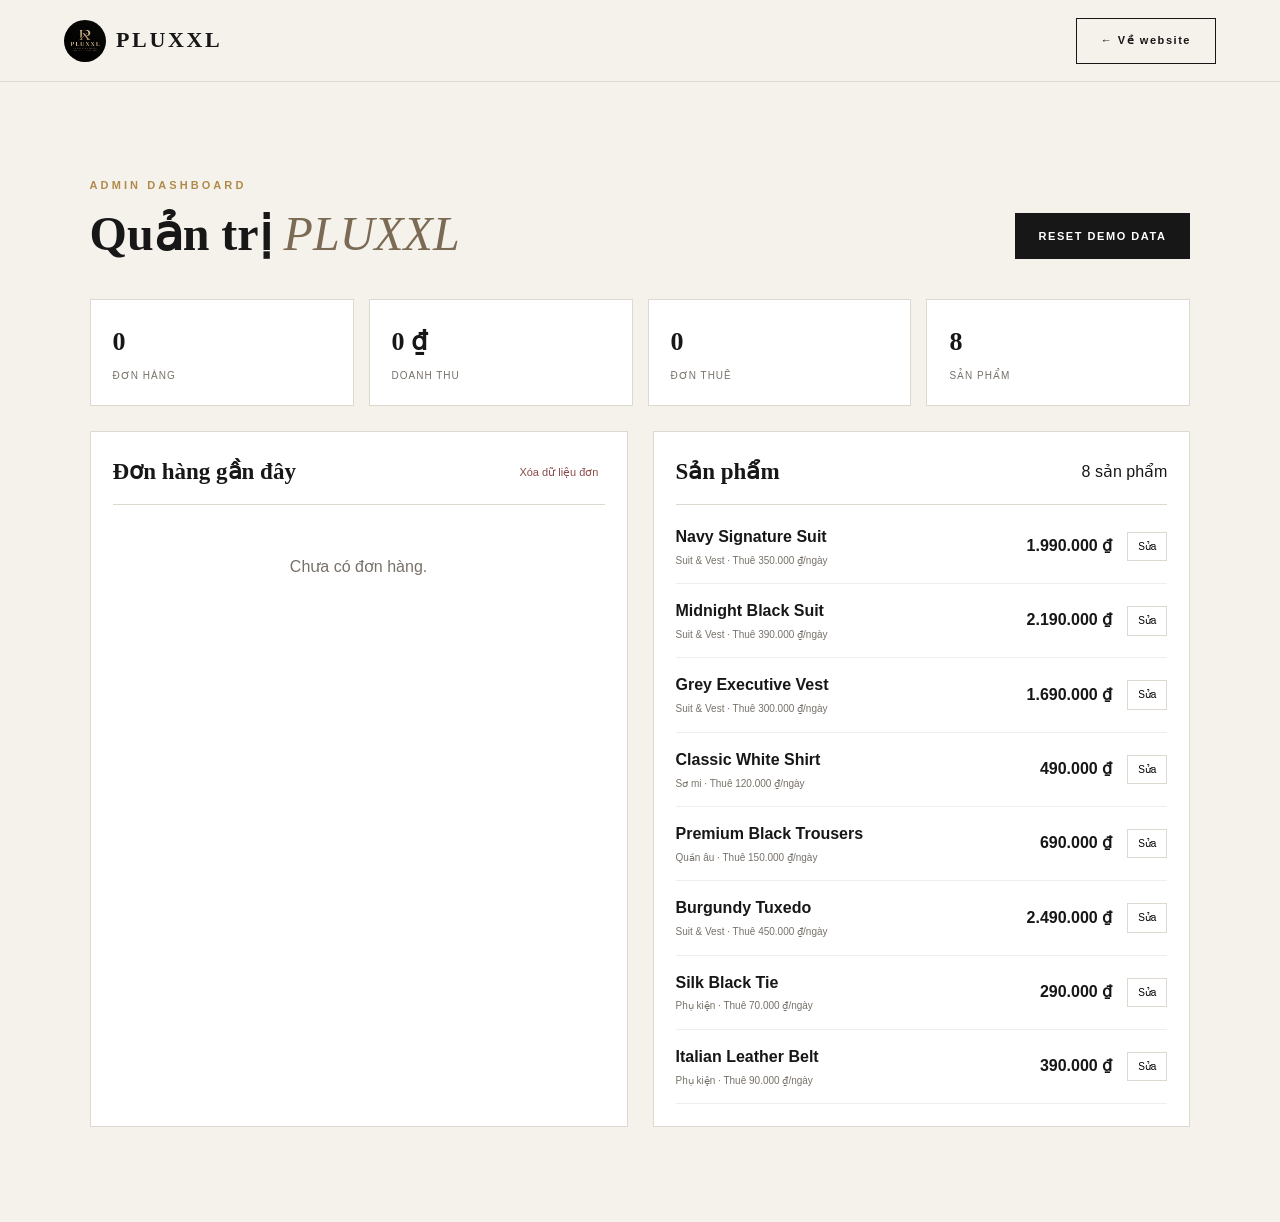
==== admin.html @ 089a9ad4 "ok" ====
<!DOCTYPE html>
<html lang="vi"><head><meta charset="UTF-8"><meta name="viewport" content="width=device-width,initial-scale=1"><title>PLUXXL Admin</title><link rel="stylesheet" href="styles.css"></head>
<body>
<header class="header"><a class="brand" href="index.html"><img src="assets/pluxxl-logo.png"><span>PLUXXL</span></a><div><a class="btn btn-outline" href="index.html">← Về website</a></div></header>
<main class="section">
  <div class="section-head"><div><p class="eyebrow">ADMIN DASHBOARD</p><h2>Quản trị <em>PLUXXL</em></h2></div><button class="btn btn-dark" id="resetDemo">RESET DEMO DATA</button></div>
  <div class="admin-stats" id="stats"></div>
  <div class="admin-grid">
    <section class="admin-panel"><div class="panel-head"><h3>Đơn hàng gần đây</h3><button id="clearOrders">Xóa dữ liệu đơn</button></div><div id="orders"></div></section>
    <section class="admin-panel"><div class="panel-head"><h3>Sản phẩm</h3><span id="productCount"></span></div><div id="products"></div></section>
  </div>
</main>
<script src="admin.js"></script>
</body></html>
---- styles.css ----
:root{
  --ink:#171717;--paper:#f5f2ec;--white:#fff;--muted:#77716a;--line:#ded9d0;
  --gold:#b18a4b;--gold2:#d4b77d;--dark:#111;
  --serif:"Playfair Display",Georgia,serif;--sans:"DM Sans",Arial,sans-serif;
}
*{box-sizing:border-box}html{scroll-behavior:smooth}body{margin:0;background:var(--paper);color:var(--ink);font-family:var(--sans);line-height:1.55}
a{text-decoration:none;color:inherit}button,input,select{font:inherit}button{cursor:pointer;border:0}
.header{height:82px;background:rgba(245,242,236,.96);backdrop-filter:blur(14px);border-bottom:1px solid var(--line);display:flex;align-items:center;justify-content:space-between;padding:0 5%;position:sticky;top:0;z-index:20}
.brand{display:flex;align-items:center;gap:10px;font-family:var(--serif);font-weight:700;font-size:22px;letter-spacing:.12em}.brand img{width:42px;height:42px;object-fit:cover;border-radius:50%}
.nav{display:flex;gap:30px;font-size:13px;text-transform:uppercase;letter-spacing:.08em}.nav a:hover{color:var(--gold)}
.header-actions{display:flex;align-items:center;gap:7px}.icon-btn,.cart-btn{background:transparent;padding:9px 10px;font-size:13px}.icon-btn small{background:var(--ink);color:#fff;border-radius:50%;padding:1px 5px;font-size:9px}.cart-btn{border:1px solid var(--ink);text-transform:uppercase;letter-spacing:.08em}.cart-btn span{background:var(--ink);color:#fff;padding:2px 6px;margin-left:5px}.mobile-menu{display:none;background:transparent;font-size:24px}
.hero{min-height:650px;display:grid;grid-template-columns:1.05fr .95fr;background:#eae5dc}.hero-content{padding:105px 8% 80px;display:flex;flex-direction:column;justify-content:center}.eyebrow{font-size:11px;letter-spacing:.28em;font-weight:700;color:var(--gold);margin:0 0 15px;text-transform:uppercase}
h1,h2{font-family:var(--serif);font-weight:600;line-height:1.05;margin:0}h1{font-size:clamp(56px,7vw,94px);letter-spacing:-.045em}h1 em,h2 em{font-weight:500;color:#7c6b54}.hero-copy{max-width:520px;color:#5f5a54;margin:28px 0;font-size:16px}.hero-actions{display:flex;gap:12px}.btn{display:inline-flex;align-items:center;justify-content:center;min-height:46px;padding:0 24px;font-weight:700;font-size:11px;letter-spacing:.14em}.btn-gold{background:var(--ink);color:#fff}.btn-gold:hover{background:var(--gold)}.btn-outline{border:1px solid var(--ink)}.btn-outline:hover{background:#fff}.btn-dark{background:var(--ink);color:#fff}.hero-notes{display:flex;gap:22px;margin-top:35px;color:#67615a;font-size:11px;text-transform:uppercase;letter-spacing:.08em}
.hero-visual{position:relative;background:linear-gradient(135deg,#272625,#111);overflow:hidden;min-height:520px}.hero-visual:before{content:"";position:absolute;inset:10% 16%;border:1px solid rgba(255,255,255,.2);transform:rotate(2deg)}.hero-card{position:absolute;left:22%;top:25%;right:18%;bottom:20%;border:1px solid rgba(213,184,126,.55);display:flex;flex-direction:column;justify-content:center;align-items:center;text-align:center;color:#e7d5b0}.hero-card span{font-size:10px;letter-spacing:.35em}.hero-card strong{font-family:var(--serif);font-size:60px;line-height:.9;margin:25px 0}.hero-card small{letter-spacing:.25em}
.trust-strip{display:grid;grid-template-columns:repeat(4,1fr);background:#fff;border-bottom:1px solid var(--line)}.trust-strip div{padding:23px 20px;text-align:center;border-right:1px solid var(--line)}.trust-strip div:last-child{border:0}.trust-strip b,.trust-strip span{display:block}.trust-strip b{font-size:12px;letter-spacing:.12em}.trust-strip span{font-size:11px;color:var(--muted);margin-top:3px}
.section{padding:95px 7%;max-width:1500px;margin:auto}.section-head{display:flex;justify-content:space-between;align-items:end;margin-bottom:40px}.section h2,.about h2{font-size:48px}.text-link{font-size:12px;text-transform:uppercase;letter-spacing:.12em;border-bottom:1px solid var(--ink);padding-bottom:4px}
.category-tabs{display:flex;gap:8px;flex-wrap:wrap;margin-bottom:25px}.category-tabs button{padding:10px 17px;background:transparent;border:1px solid var(--line);font-size:11px;text-transform:uppercase;letter-spacing:.08em}.category-tabs button.active,.category-tabs button:hover{background:var(--ink);color:#fff;border-color:var(--ink)}
.toolbar{display:flex;gap:10px;margin-bottom:28px}.search-box{background:#fff;border:1px solid var(--line);display:flex;align-items:center;padding:0 13px;flex:1;max-width:520px}.search-box input{border:0;outline:0;background:transparent;width:100%;padding:12px;font-size:13px}.toolbar select{border:1px solid var(--line);background:#fff;padding:0 14px;min-width:150px;font-size:12px}
.product-grid{display:grid;grid-template-columns:repeat(4,1fr);gap:22px}.product-card{background:#fff;position:relative;overflow:hidden;transition:.25s}.product-card:hover{transform:translateY(-4px);box-shadow:0 12px 35px rgba(0,0,0,.07)}.product-image{height:330px;background:#e7e2da;position:relative;display:flex;align-items:center;justify-content:center;overflow:hidden}.product-image img{width:100%;height:100%;object-fit:cover}.product-placeholder{font-family:var(--serif);font-size:40px;color:#8e857a;letter-spacing:.04em}.badge{position:absolute;top:12px;left:12px;background:var(--ink);color:#fff;font-size:9px;padding:5px 8px;letter-spacing:.1em}.heart{position:absolute;right:10px;top:9px;background:#fff;width:32px;height:32px;border-radius:50%;font-size:17px}.heart.saved{color:#b18a4b}.product-info{padding:18px}.product-category{font-size:9px;color:var(--gold);text-transform:uppercase;letter-spacing:.15em}.product-name{font-family:var(--serif);font-size:20px;margin:5px 0}.product-meta{font-size:11px;color:var(--muted);margin-bottom:12px}.price-row{display:flex;justify-content:space-between;align-items:end}.price{font-weight:700}.rent-price{font-size:11px;color:var(--muted)}.card-actions{display:flex;gap:7px;margin-top:15px}.card-actions button{flex:1;padding:10px 5px;font-size:9px;letter-spacing:.08em;border:1px solid var(--ink);background:#fff}.card-actions .primary{background:var(--ink);color:#fff}
.rental-banner{background:#1a1918;color:#fff;padding:90px 8%;display:grid;grid-template-columns:1fr 1fr;gap:80px}.rental-banner h2{font-size:55px}.rental-banner p:not(.eyebrow){color:#bcb6ae}.rental-banner .btn{margin-top:25px}.rental-steps{display:grid;grid-template-columns:1fr 1fr;gap:20px;align-content:center}.rental-steps div{border-top:1px solid #4c4844;padding-top:17px}.rental-steps b{color:var(--gold2);font-family:var(--serif);font-size:26px;margin-right:15px}.rental-steps span{font-size:12px}
.split-section{display:grid;grid-template-columns:.8fr 1.2fr;gap:90px;align-items:center}.size-copy p:not(.eyebrow){color:var(--muted);max-width:430px;margin:25px 0}.size-table-wrap{background:#fff;padding:25px}.size-table{width:100%;border-collapse:collapse;font-size:12px}.size-table th{text-align:left;background:#f0ece5}.size-table th,.size-table td{padding:13px;border-bottom:1px solid var(--line)}.size-table-wrap>small{display:block;color:var(--muted);margin-top:12px}
.about{background:#e4ded4;padding:95px 12%;display:grid;grid-template-columns:1fr 1fr;gap:100px;align-items:center}.about-logo img{width:min(320px,80%);display:block;margin:auto;mix-blend-mode:multiply}.about p:not(.eyebrow){max-width:520px;color:#625c54}
.newsletter{padding:65px 7%;display:flex;justify-content:space-between;align-items:center;gap:30px;background:#fff;border-top:1px solid var(--line)}.newsletter h2{font-size:30px}.newsletter form{display:flex;max-width:500px;width:100%}.newsletter input{flex:1;border:1px solid var(--line);padding:14px 15px;outline:0}.newsletter .btn{border:0}
.footer{background:#111;color:#fff;padding:65px 7%;display:grid;grid-template-columns:2fr 1fr 1fr 1fr;gap:45px}.footer-brand{display:flex;gap:15px;align-items:center}.footer-brand img{width:55px;height:55px;object-fit:cover;border-radius:50%}.footer-brand b,.footer-brand span{display:block}.footer-brand b{font-family:var(--serif);font-size:24px;letter-spacing:.12em}.footer-brand span{font-size:8px;letter-spacing:.2em;color:#a8a29a}.footer h4{font-size:10px;letter-spacing:.2em;color:var(--gold2)}.footer a,.footer p{display:block;font-size:12px;color:#aaa39a;margin:11px 0}.footer a:hover{color:#fff}
.modal{display:none;position:fixed;inset:0;background:rgba(0,0,0,.62);z-index:50;padding:25px;align-items:center;justify-content:center}.modal.open{display:flex}.modal-card{background:var(--paper);width:min(920px,100%);max-height:92vh;overflow:auto;position:relative;padding:35px}.modal-card.small-modal{width:min(520px,100%)}.close{position:absolute;right:18px;top:14px;background:transparent;font-size:27px;color:#555}.modal-head{margin-bottom:25px}.product-modal{padding:0}.product-detail{display:grid;grid-template-columns:1fr 1fr}.product-detail-image{min-height:500px;background:#e5e0d7;display:flex;align-items:center;justify-content:center}.product-detail-image img{width:100%;height:100%;object-fit:cover}.product-detail-copy{padding:45px}.product-detail-copy h2{font-size:43px;margin-bottom:8px}.detail-price{font-size:24px;font-weight:700;margin:20px 0}.detail-rent{color:var(--muted);font-size:13px}.option-label{font-size:10px;letter-spacing:.15em;text-transform:uppercase;font-weight:700;margin-top:25px}.size-options,.color-options{display:flex;gap:7px;flex-wrap:wrap;margin-top:9px}.size-options button,.color-options button{background:#fff;border:1px solid var(--line);padding:9px 13px;font-size:11px}.size-options button.selected,.color-options button.selected{background:var(--ink);color:#fff;border-color:var(--ink)}.detail-actions{display:grid;grid-template-columns:1fr 1fr;gap:8px;margin-top:25px}.detail-actions button{padding:13px;font-size:10px;letter-spacing:.1em}.detail-actions .buy{background:var(--ink);color:#fff}.rental-form{margin-top:20px;border-top:1px solid var(--line);padding-top:20px}.form{display:grid;gap:14px}.form label{font-size:11px;text-transform:uppercase;letter-spacing:.08em}.form input,.form select{display:block;width:100%;margin-top:6px;padding:11px;border:1px solid var(--line);background:#fff;outline:0}.cart-item{display:grid;grid-template-columns:70px 1fr auto;gap:14px;padding:15px 0;border-bottom:1px solid var(--line);align-items:center}.cart-thumb{height:70px;background:#e4dfd7;display:flex;align-items:center;justify-content:center;font-family:var(--serif)}.cart-item h4{margin:0;font-family:var(--serif);font-size:16px}.cart-item p{font-size:11px;color:var(--muted);margin:3px 0}.qty{display:flex;align-items:center;gap:7px}.qty button{width:25px;height:25px;border:1px solid var(--line);background:#fff}.cart-total{display:flex;justify-content:space-between;padding:22px 0;font-size:18px;font-weight:700}.empty{text-align:center;padding:45px;color:var(--muted)}.checkout-grid{display:grid;grid-template-columns:1fr .7fr;gap:35px}.checkout-summary{background:#fff;padding:25px}.checkout-summary h3{font-family:var(--serif);font-size:25px}.summary-row{display:flex;justify-content:space-between;padding:9px 0;border-bottom:1px solid var(--line);font-size:12px}.summary-total{display:flex;justify-content:space-between;padding-top:18px;font-weight:700;font-size:18px}.form-section{margin-bottom:25px}.form-section h3{font-family:var(--serif);font-size:22px}.account-tabs{display:flex;gap:5px;margin:20px 0}.account-tabs button{background:#fff;border:1px solid var(--line);padding:9px 15px;font-size:11px}.account-tabs button.active{background:var(--ink);color:#fff}.toast{position:fixed;right:22px;bottom:22px;background:#111;color:#fff;padding:13px 18px;font-size:12px;z-index:100;transform:translateY(20px);opacity:0;pointer-events:none;transition:.25s}.toast.show{transform:translateY(0);opacity:1}
@media(max-width:1000px){.nav{display:none}.mobile-menu{display:block}.hero{grid-template-columns:1fr}.hero-visual{min-height:400px}.product-grid{grid-template-columns:repeat(3,1fr)}.rental-banner{grid-template-columns:1fr}.split-section,.about{grid-template-columns:1fr;gap:45px}.footer{grid-template-columns:1.5fr 1fr 1fr}.newsletter{flex-direction:column;align-items:flex-start}}
@media(max-width:680px){.header{padding:0 4%;height:70px}.brand span{display:none}.header-actions .icon-btn:first-child{display:none}.hero-content{padding:75px 7%}.hero-visual{min-height:360px}.hero-card{left:14%;right:14%}.hero-card strong{font-size:45px}.trust-strip{grid-template-columns:1fr 1fr}.trust-strip div{border-bottom:1px solid var(--line)}.section{padding:65px 5%}.section-head{align-items:start;gap:20px}.section h2,.about h2{font-size:38px}.toolbar{flex-wrap:wrap}.search-box{min-width:100%}.product-grid{grid-template-columns:1fr 1fr;gap:12px}.product-image{height:230px}.product-name{font-size:17px}.rental-banner{padding:65px 7%}.rental-banner h2{font-size:42px}.rental-steps{gap:15px}.product-detail{grid-template-columns:1fr}.product-detail-image{min-height:330px}.product-detail-copy{padding:28px}.checkout-grid{grid-template-columns:1fr}.footer{grid-template-columns:1fr 1fr}.newsletter form{width:100%}.newsletter form .btn{padding:0 13px}.cart-item{grid-template-columns:55px 1fr}.cart-item>.qty{grid-column:2}.cart-item>strong{grid-column:2}}

.admin-stats{display:grid;grid-template-columns:repeat(4,1fr);gap:15px;margin-bottom:25px}.admin-stats div{background:#fff;border:1px solid var(--line);padding:22px}.admin-stats b,.admin-stats span{display:block}.admin-stats b{font-family:var(--serif);font-size:26px}.admin-stats span{font-size:10px;color:var(--muted);text-transform:uppercase;letter-spacing:.1em;margin-top:5px}.admin-grid{display:grid;grid-template-columns:1fr 1fr;gap:25px}.admin-panel{background:#fff;border:1px solid var(--line);padding:22px}.panel-head{display:flex;justify-content:space-between;align-items:center;border-bottom:1px solid var(--line);padding-bottom:14px;margin-bottom:5px}.panel-head h3{font-family:var(--serif);font-size:23px;margin:0}.panel-head button{background:transparent;color:#8c4b4b;font-size:11px}.admin-row{display:grid;grid-template-columns:1fr auto auto;gap:15px;align-items:center;padding:15px 0;border-bottom:1px solid #eee}.admin-row b,.admin-row small{display:block}.admin-row small{font-size:10px;color:var(--muted);margin-top:3px}.admin-row>button{border:1px solid var(--line);background:#fff;padding:6px 10px;font-size:10px}.status{font-size:10px;padding:5px 8px;background:#eee}@media(max-width:800px){.admin-stats{grid-template-columns:1fr 1fr}.admin-grid{grid-template-columns:1fr}}
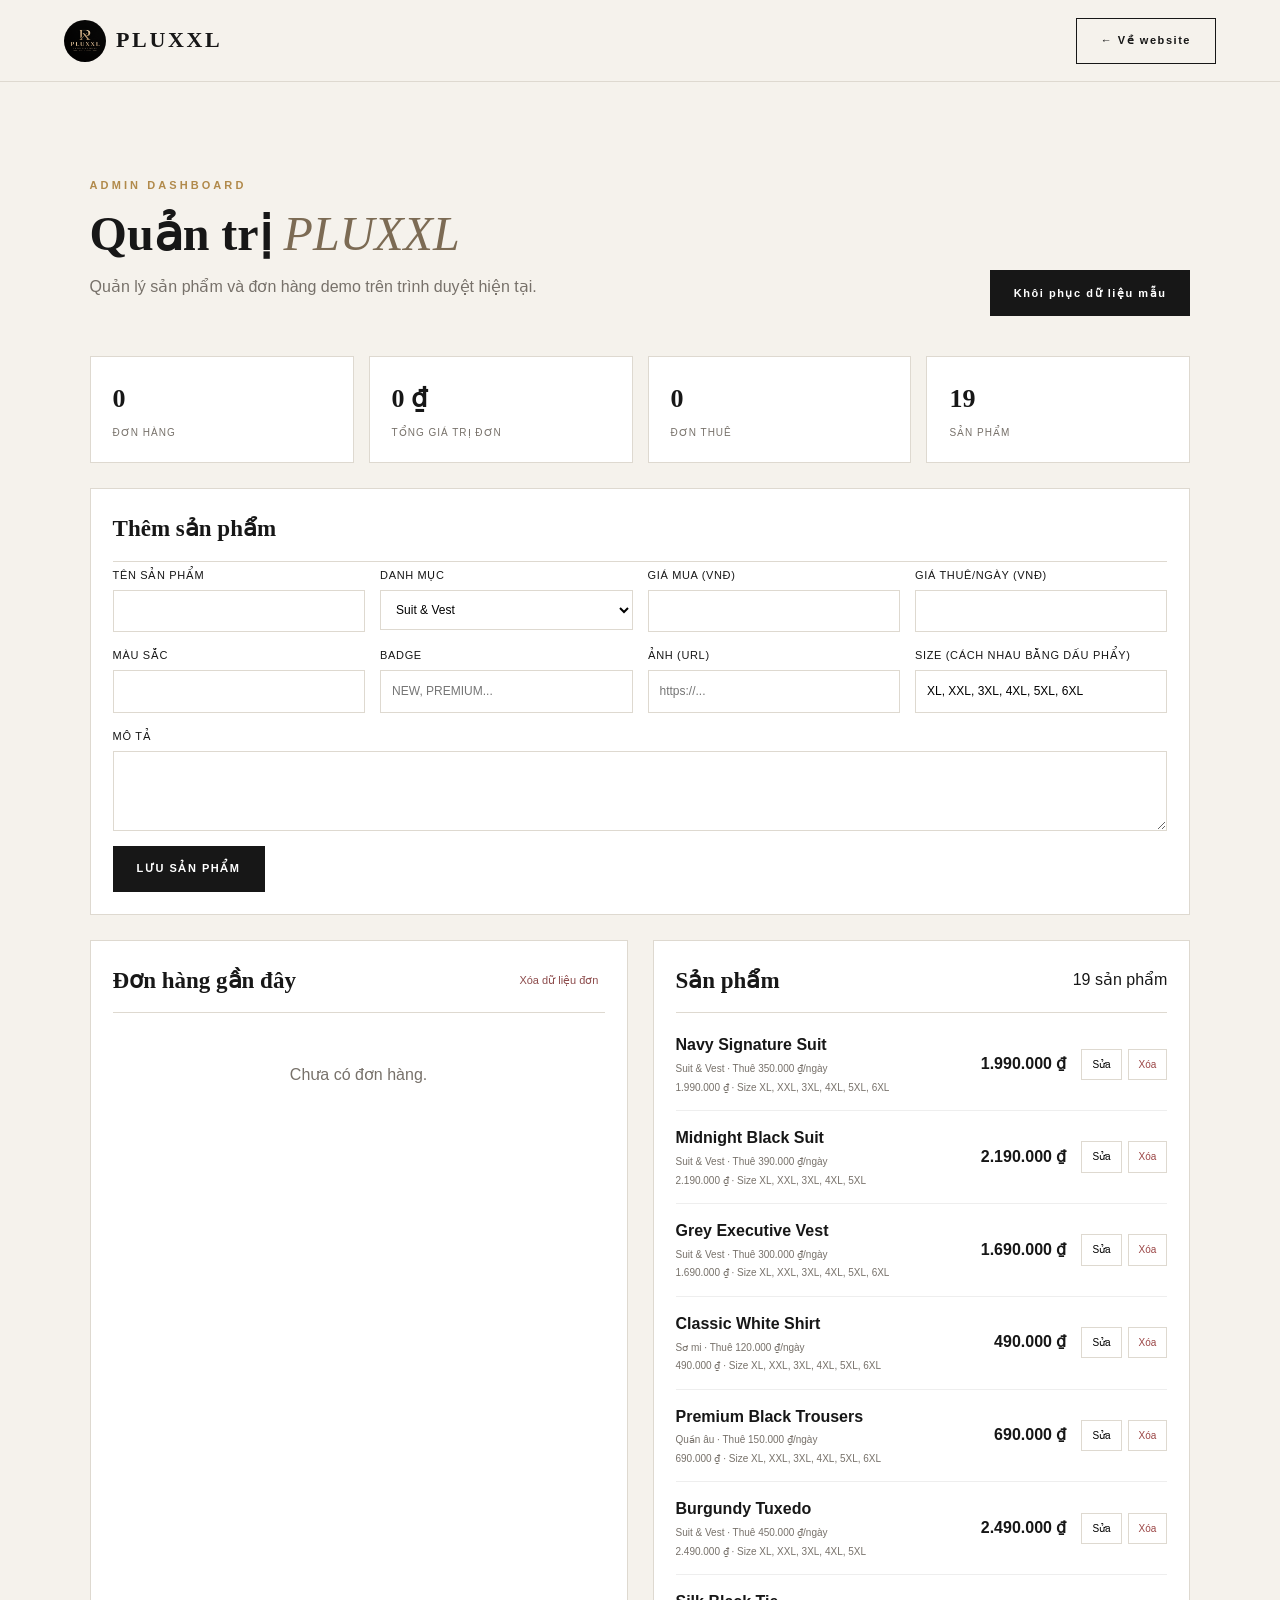
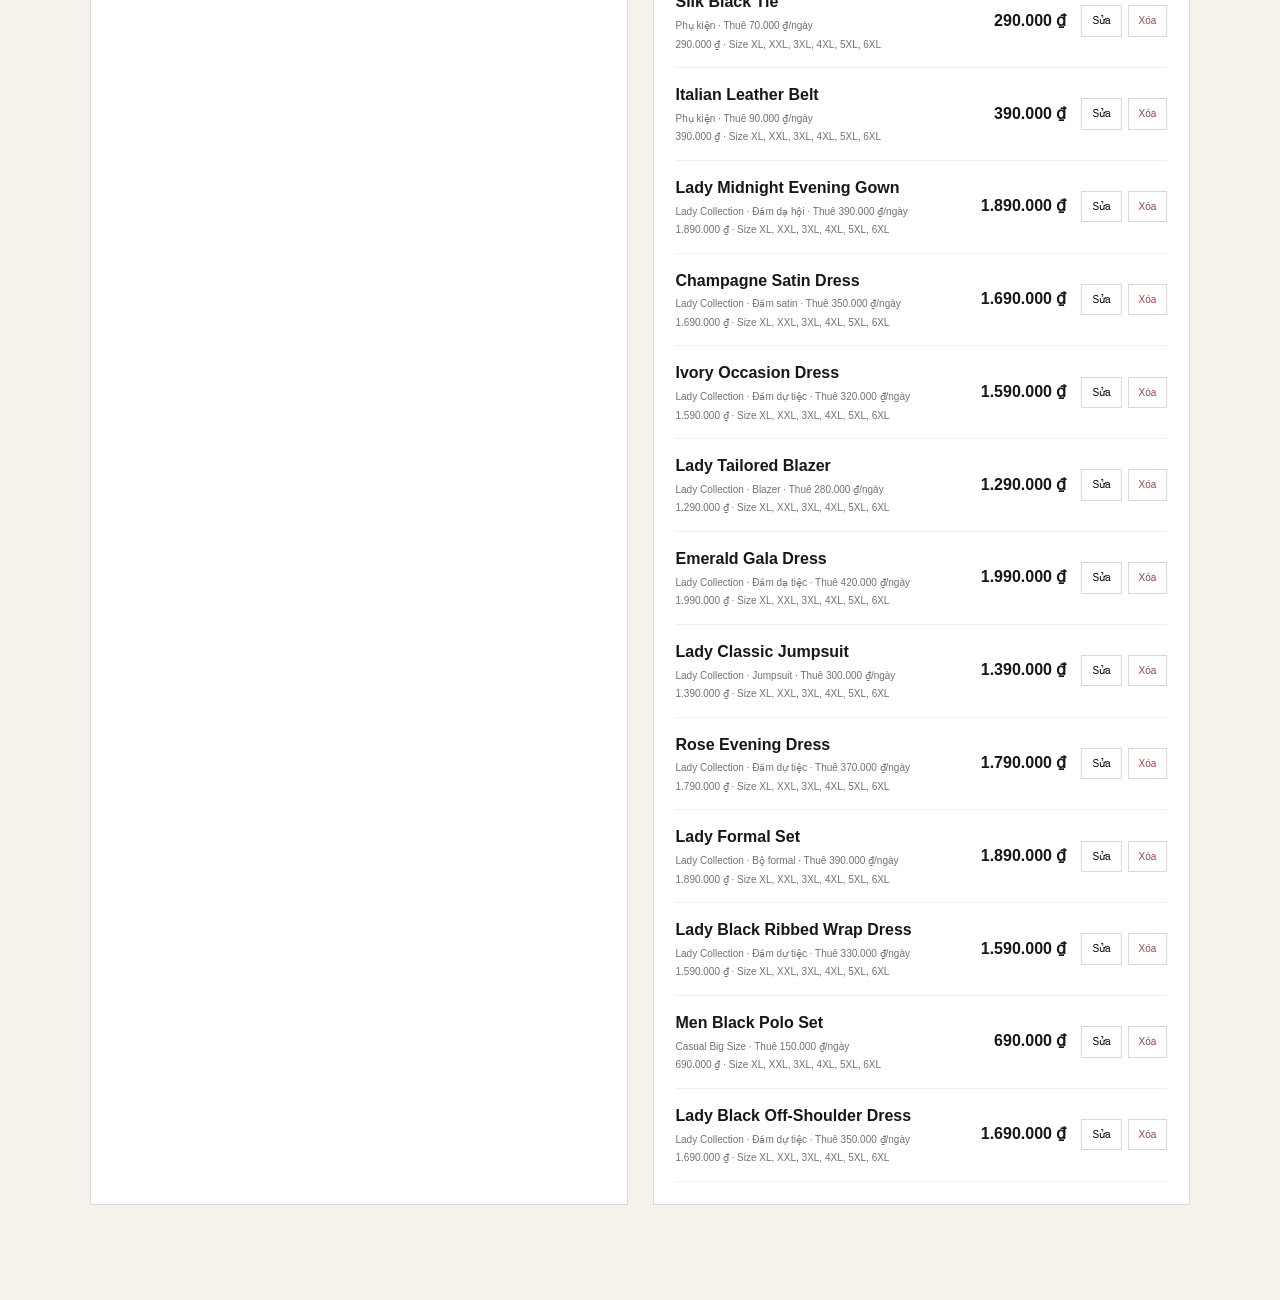
==== commit bafba1fe: "Cập nhật PLUXXL v2: bổ sung Lady Collection, catalog.js và ảnh assets cục bộ" ====
--- a/admin.html
+++ b/admin.html
@@ -1,14 +1,23 @@
 <!DOCTYPE html>
 <html lang="vi"><head><meta charset="UTF-8"><meta name="viewport" content="width=device-width,initial-scale=1"><title>PLUXXL Admin</title><link rel="stylesheet" href="styles.css"></head>
 <body>
-<header class="header"><a class="brand" href="index.html"><img src="assets/pluxxl-logo.png"><span>PLUXXL</span></a><div><a class="btn btn-outline" href="index.html">← Về website</a></div></header>
+<header class="header"><a class="brand" href="index.html"><img src="assets/pluxxl-logo.png" alt=""><span>PLUXXL</span></a><div><a class="btn btn-outline" href="index.html">← Về website</a></div></header>
 <main class="section">
-  <div class="section-head"><div><p class="eyebrow">ADMIN DASHBOARD</p><h2>Quản trị <em>PLUXXL</em></h2></div><button class="btn btn-dark" id="resetDemo">RESET DEMO DATA</button></div>
+  <div class="section-head"><div><p class="eyebrow">ADMIN DASHBOARD</p><h2>Quản trị <em>PLUXXL</em></h2><p style="color:var(--muted)">Quản lý sản phẩm và đơn hàng demo trên trình duyệt hiện tại.</p></div><button class="btn btn-dark" id="resetDemo">Khôi phục dữ liệu mẫu</button></div>
   <div class="admin-stats" id="stats"></div>
-  <div class="admin-grid">
-    <section class="admin-panel"><div class="panel-head"><h3>Đơn hàng gần đây</h3><button id="clearOrders">Xóa dữ liệu đơn</button></div><div id="orders"></div></section>
-    <section class="admin-panel"><div class="panel-head"><h3>Sản phẩm</h3><span id="productCount"></span></div><div id="products"></div></section>
-  </div>
+  <section class="admin-panel" style="margin-bottom:25px"><div class="panel-head"><h3 id="formTitle">Thêm sản phẩm</h3><button id="cancelEdit" type="button" style="display:none">Hủy sửa</button></div>
+   <form id="productForm" class="admin-form">
+    <input type="hidden" name="id"><label>Tên sản phẩm<input name="name" required maxlength="100"></label>
+    <label>Danh mục<select name="category"><option value="suit">Suit & Vest</option><option value="shirt">Sơ mi</option><option value="trousers">Quần âu</option><option value="accessory">Phụ kiện</option><option value="lady">Lady Collection</option></select></label>
+    <label>Giá mua (VNĐ)<input name="price" type="number" min="0" required></label><label>Giá thuê/ngày (VNĐ)<input name="rent" type="number" min="0" required></label>
+    <label>Màu sắc<input name="color" required></label><label>Badge<input name="badge" placeholder="NEW, PREMIUM..."></label>
+    <label>Ảnh (URL)<input name="image" type="url" placeholder="https://..."></label><label>Size (cách nhau bằng dấu phẩy)<input name="sizes" value="XL, XXL, 3XL, 4XL, 5XL, 6XL" required></label>
+    <label class="wide">Mô tả<textarea name="desc" rows="3" required></textarea></label>
+    <div class="wide"><button class="btn btn-dark" id="saveProductBtn">LƯU SẢN PHẨM</button></div>
+   </form>
+  </section>
+  <div class="admin-grid"><section class="admin-panel"><div class="panel-head"><h3>Đơn hàng gần đây</h3><button id="clearOrders">Xóa dữ liệu đơn</button></div><div id="orders"></div></section>
+  <section class="admin-panel"><div class="panel-head"><h3>Sản phẩm</h3><span id="productCount"></span></div><div id="products"></div></section></div>
 </main>
-<script src="admin.js"></script>
-</body></html>
+<script src="catalog.js"></script><script src="admin.js"></script>
+</body></html>
--- a/styles.css
+++ b/styles.css
@@ -27,3 +27,5 @@
 @media(max-width:680px){.header{padding:0 4%;height:70px}.brand span{display:none}.header-actions .icon-btn:first-child{display:none}.hero-content{padding:75px 7%}.hero-visual{min-height:360px}.hero-card{left:14%;right:14%}.hero-card strong{font-size:45px}.trust-strip{grid-template-columns:1fr 1fr}.trust-strip div{border-bottom:1px solid var(--line)}.section{padding:65px 5%}.section-head{align-items:start;gap:20px}.section h2,.about h2{font-size:38px}.toolbar{flex-wrap:wrap}.search-box{min-width:100%}.product-grid{grid-template-columns:1fr 1fr;gap:12px}.product-image{height:230px}.product-name{font-size:17px}.rental-banner{padding:65px 7%}.rental-banner h2{font-size:42px}.rental-steps{gap:15px}.product-detail{grid-template-columns:1fr}.product-detail-image{min-height:330px}.product-detail-copy{padding:28px}.checkout-grid{grid-template-columns:1fr}.footer{grid-template-columns:1fr 1fr}.newsletter form{width:100%}.newsletter form .btn{padding:0 13px}.cart-item{grid-template-columns:55px 1fr}.cart-item>.qty{grid-column:2}.cart-item>strong{grid-column:2}}
 
 .admin-stats{display:grid;grid-template-columns:repeat(4,1fr);gap:15px;margin-bottom:25px}.admin-stats div{background:#fff;border:1px solid var(--line);padding:22px}.admin-stats b,.admin-stats span{display:block}.admin-stats b{font-family:var(--serif);font-size:26px}.admin-stats span{font-size:10px;color:var(--muted);text-transform:uppercase;letter-spacing:.1em;margin-top:5px}.admin-grid{display:grid;grid-template-columns:1fr 1fr;gap:25px}.admin-panel{background:#fff;border:1px solid var(--line);padding:22px}.panel-head{display:flex;justify-content:space-between;align-items:center;border-bottom:1px solid var(--line);padding-bottom:14px;margin-bottom:5px}.panel-head h3{font-family:var(--serif);font-size:23px;margin:0}.panel-head button{background:transparent;color:#8c4b4b;font-size:11px}.admin-row{display:grid;grid-template-columns:1fr auto auto;gap:15px;align-items:center;padding:15px 0;border-bottom:1px solid #eee}.admin-row b,.admin-row small{display:block}.admin-row small{font-size:10px;color:var(--muted);margin-top:3px}.admin-row>button{border:1px solid var(--line);background:#fff;padding:6px 10px;font-size:10px}.status{font-size:10px;padding:5px 8px;background:#eee}@media(max-width:800px){.admin-stats{grid-template-columns:1fr 1fr}.admin-grid{grid-template-columns:1fr}}
+
+.admin-form{display:grid;grid-template-columns:repeat(4,minmax(0,1fr));gap:15px}.admin-form label{font-size:11px;text-transform:uppercase;letter-spacing:.06em}.admin-form input,.admin-form select,.admin-form textarea{display:block;width:100%;margin-top:6px;padding:11px;border:1px solid var(--line);background:#fff;font:inherit;font-size:12px}.admin-form .wide{grid-column:1/-1}.admin-buttons{display:flex;gap:6px}.admin-buttons button{border:1px solid var(--line);background:#fff;padding:7px 10px;font-size:10px}.admin-buttons button[data-delete]{color:#9a4545}.admin-row{grid-template-columns:minmax(0,1fr) auto auto}.admin-row small{overflow-wrap:anywhere}@media(max-width:900px){.admin-form{grid-template-columns:repeat(2,minmax(0,1fr))}}@media(max-width:560px){.admin-form{grid-template-columns:1fr}.admin-form .wide{grid-column:auto}.admin-row{grid-template-columns:1fr auto}.admin-row .admin-buttons{grid-column:1/-1}}
